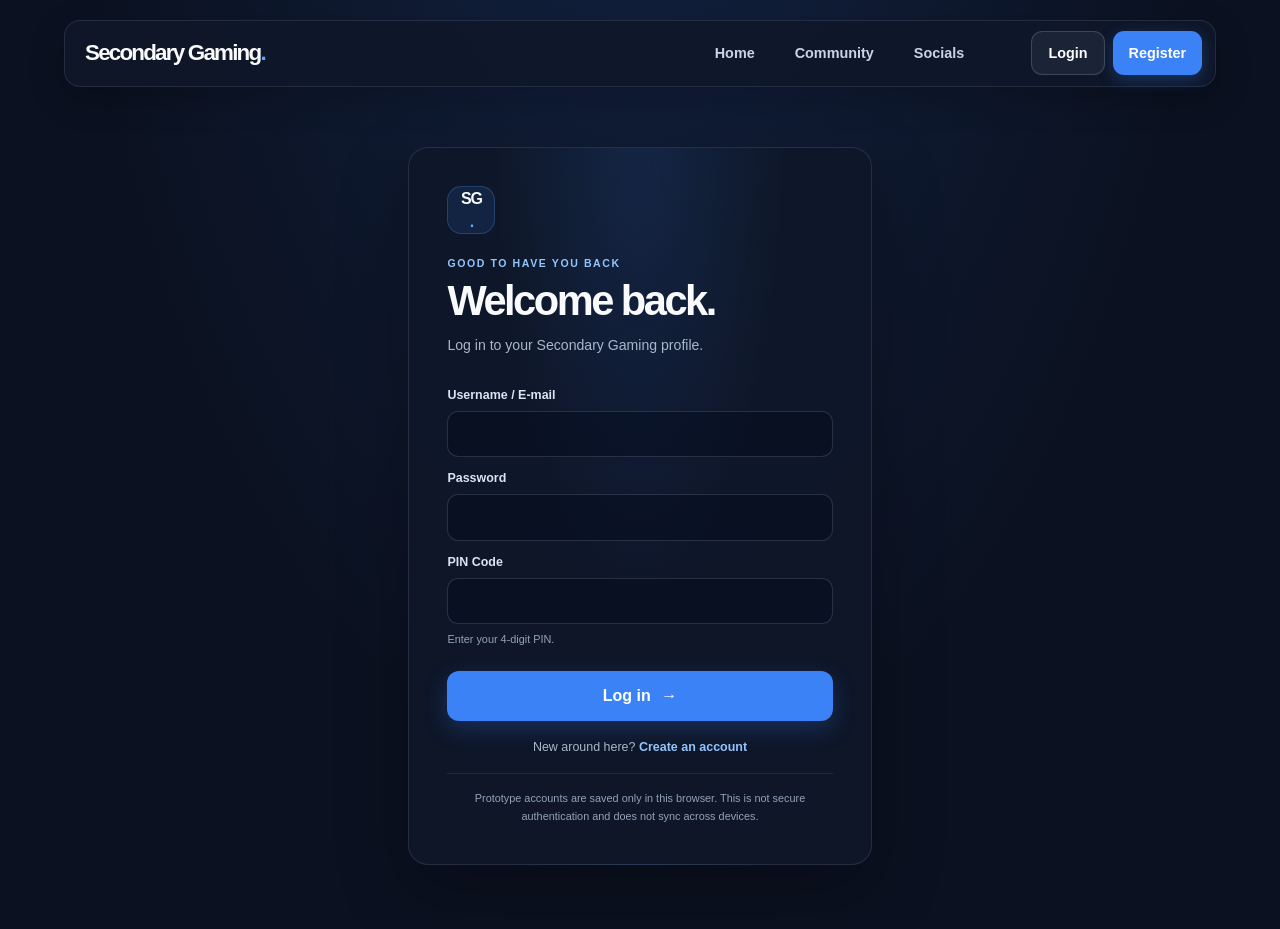
==== admin.html @ adfd4e8d "working" ====
<!DOCTYPE html>
<html lang="en">
  <head>
    <meta charset="UTF-8" />
    <meta name="viewport" content="width=device-width, initial-scale=1.0" />
    <meta name="theme-color" content="#111827" />
    <meta name="description" content="Secondary Gaming administrator panel." />
    <title>Secondary Gaming | Admin Panel</title>
    <link rel="stylesheet" href="styles.css" />
    <script src="script.js" defer></script>
  </head>
  <body>
    <header class="site-header">
      <nav class="navbar" aria-label="Main navigation">
        <a class="brand" href="index.html">Secondary Gaming<span>.</span></a>
        <button
          class="menu-toggle"
          type="button"
          aria-expanded="false"
          aria-controls="primary-navigation"
          aria-label="Open navigation menu"
        >
          <span></span>
          <span></span>
          <span></span>
        </button>
        <div class="nav-menu" id="primary-navigation">
          <div class="nav-links">
            <a class="nav-link" href="index.html">Home</a>
            <a class="nav-link" href="community.html">Community</a>
            <a class="nav-link" href="socials.html">Socials</a>
          </div>
          <div class="nav-actions">
            <a class="nav-link login-link" href="login.html">Login</a>
            <a class="register-link" href="register.html">Register</a>
          </div>
        </div>
      </nav>
    </header>

    <main class="auth-page">
      <section class="admin-card" aria-labelledby="admin-title">
        <p class="community-eyebrow">RESTRICTED AREA · SG-1</p>
        <h1 id="admin-title">Admin Panel</h1>
        <p class="profile-intro">Website moderation commands for accounts saved in this browser.</p>
        <div class="admin-notice">
          <span class="admin-status-dot" aria-hidden="true"></span>
          <span>Signed in as <strong id="admin-username"></strong></span>
        </div>

        <section class="admin-command-section" aria-labelledby="website-moderation-title">
          <p class="community-eyebrow">WEBSITE MODERATION</p>
          <h2 id="website-moderation-title">Account commands</h2>
          <div class="admin-command-grid">
            <button class="admin-command" type="button" data-command="create-post">
              <span><strong>Create Post</strong><small>Publish an Update or Announcement to the community board.</small></span>
              <span aria-hidden="true">→</span>
            </button>
            <button class="admin-command" type="button" data-command="account-status">
              <span><strong>Enable / Disable Account</strong><small>Change an account’s ability to log in.</small></span>
              <span aria-hidden="true">→</span>
            </button>
            <button class="admin-command danger-command" type="button" data-command="delete-account">
              <span><strong>Delete Account</strong><small>Permanently remove an account from this browser.</small></span>
              <span aria-hidden="true">→</span>
            </button>
            <button class="admin-command" type="button" data-command="moderator-role">
              <span><strong>Grant / Revoke Moderator</strong><small>Change the account’s local moderator role.</small></span>
              <span aria-hidden="true">→</span>
            </button>
          </div>
        </section>

        <section class="admin-accounts-section" aria-labelledby="local-accounts-title">
          <div class="admin-section-heading">
            <div>
              <p class="community-eyebrow">THIS BROWSER ONLY</p>
              <h2 id="local-accounts-title">Local accounts</h2>
            </div>
            <button class="admin-refresh" id="refresh-accounts" type="button">Refresh</button>
          </div>
          <div class="admin-account-list" id="admin-account-list" aria-live="polite"></div>
        </section>

        <a class="button button-secondary" href="profile.html">Back to profile <span aria-hidden="true">→</span></a>
        <p class="local-auth-notice">
          Commands only affect local profiles stored in this browser. This
          prototype is not a server-secured moderation system.
        </p>
      </section>
    </main>

    <dialog class="command-dialog" id="command-dialog" aria-labelledby="command-dialog-title">
      <form class="command-dialog-content" id="command-form">
        <p class="community-eyebrow">WEBSITE MODERATION</p>
        <h2 id="command-dialog-title">Account command</h2>
        <p class="command-dialog-description" id="command-dialog-description"></p>
        <label for="command-account-id" id="command-account-label">Target account ID</label>
        <input
          id="command-account-id"
          name="accountId"
          type="text"
          list="account-id-list"
          pattern="SG-[0-9]+"
          placeholder="SG-2"
          autocomplete="off"
          required
        />
        <datalist id="account-id-list"></datalist>
        <div class="command-extra-field" id="command-extra-field"></div>
        <p class="command-dialog-message" id="command-dialog-message" role="status" aria-live="polite"></p>
        <div class="command-dialog-actions">
          <button class="command-cancel" id="command-cancel" type="button">Cancel</button>
          <button class="button button-primary command-submit" id="command-submit" type="submit">Execute command</button>
        </div>
      </form>
    </dialog>
  </body>
</html>
---- styles.css ----
:root {
  color-scheme: dark;
  font-family: Inter, "Segoe UI", sans-serif;
  background: #0b1120;
  color: #f8fafc;
  font-synthesis: none;
  text-rendering: optimizeLegibility;
}

* {
  box-sizing: border-box;
}

body {
  min-width: 320px;
  min-height: 100vh;
  margin: 0;
  background:
    radial-gradient(ellipse at 50% -45%, rgb(59 130 246 / 18%), transparent 65%),
    #0b1120;
}

.site-header {
  padding: 1.25rem clamp(1rem, 5vw, 4rem);
}

.navbar {
  display: flex;
  align-items: center;
  justify-content: space-between;
  max-width: 1200px;
  min-height: 4rem;
  margin: 0 auto;
  padding: 0.65rem 0.8rem 0.65rem 1.25rem;
  border: 1px solid rgb(148 163 184 / 16%);
  border-radius: 1rem;
  background: rgb(15 23 42 / 88%);
  box-shadow: 0 12px 36px rgb(0 0 0 / 20%);
}

.brand {
  color: #f8fafc;
  font-size: 1.4rem;
  font-weight: 800;
  letter-spacing: -0.08em;
  text-decoration: none;
}

.brand span {
  color: #60a5fa;
}

.nav-menu,
.nav-links,
.nav-actions {
  display: flex;
  align-items: center;
}

.nav-menu {
  gap: clamp(1.5rem, 4vw, 3.5rem);
}

.nav-links,
.nav-actions {
  gap: 0.5rem;
}

.nav-link,
.register-link {
  display: inline-flex;
  min-height: 2.75rem;
  align-items: center;
  justify-content: center;
  padding: 0 1rem;
  border-radius: 0.7rem;
  color: #cbd5e1;
  font-size: 0.9rem;
  font-weight: 600;
  text-decoration: none;
  transition: background-color 160ms ease, color 160ms ease, transform 160ms ease;
}

.nav-link:hover,
.nav-link[aria-current="page"] {
  background: rgb(148 163 184 / 10%);
  color: #fff;
}

.login-link {
  border: 1px solid rgb(148 163 184 / 28%);
  background: rgb(148 163 184 / 8%);
  color: #fff;
}

.login-link:hover {
  background: rgb(96 165 250 / 18%);
  border-color: rgb(96 165 250 / 50%);
}

.register-link {
  background: #3b82f6;
  color: #fff;
  box-shadow: 0 5px 16px rgb(59 130 246 / 28%);
}

.register-link:hover {
  transform: translateY(-1px);
  background: #2563eb;
}

.nav-link:focus-visible,
.register-link:focus-visible,
.brand:focus-visible,
.menu-toggle:focus-visible,
.nav-logout:focus-visible {
  outline: 2px solid #93c5fd;
  outline-offset: 3px;
}

.nav-profile {
  display: inline-flex;
  align-items: center;
  gap: 0.6rem;
  padding: 0.3rem 0.4rem 0.3rem 0.65rem;
  border: 1px solid rgb(148 163 184 / 18%);
  border-radius: 0.8rem;
  background: rgb(148 163 184 / 7%);
}

.nav-profile-link {
  display: inline-flex;
  min-width: 0;
  align-items: center;
  gap: 0.6rem;
  border-radius: 0.6rem;
  color: inherit;
  text-decoration: none;
}

.nav-profile-link:hover .nav-username {
  color: #93c5fd;
}

.nav-profile-link:focus-visible {
  outline: 2px solid #93c5fd;
  outline-offset: 3px;
}

.nav-avatar {
  position: relative;
  display: inline-block;
  width: 2rem;
  height: 2rem;
  flex: 0 0 auto;
  overflow: hidden;
  border: 1px solid rgb(147 197 253 / 32%);
  border-radius: 50%;
  background: linear-gradient(145deg, #334155, #172554);
}

.nav-avatar.has-picture {
  display: grid;
  place-items: center;
  border: 1px solid rgb(226 232 240 / 25%);
  font-size: 1.15rem;
}

.nav-avatar.has-picture::before,
.nav-avatar.has-picture::after {
  display: none;
}

.avatar-tone-gamer { background: linear-gradient(145deg, #2563eb, #172554); }
.avatar-tone-wolf { background: linear-gradient(145deg, #64748b, #1e293b); }
.avatar-tone-cat { background: linear-gradient(145deg, #f472b6, #7e22ce); }
.avatar-tone-fox { background: linear-gradient(145deg, #fb923c, #9a3412); }
.avatar-tone-panda { background: linear-gradient(145deg, #94a3b8, #334155); }
.avatar-tone-owl { background: linear-gradient(145deg, #a78bfa, #4c1d95); }
.avatar-tone-rocket { background: linear-gradient(145deg, #38bdf8, #1e3a8a); }
.avatar-tone-alien { background: linear-gradient(145deg, #4ade80, #166534); }

.nav-avatar::before {
  position: absolute;
  top: 0.36rem;
  left: 50%;
  width: 0.55rem;
  height: 0.55rem;
  border-radius: 50%;
  background: #bfdbfe;
  content: "";
  transform: translateX(-50%);
}

.nav-avatar::after {
  position: absolute;
  bottom: -0.08rem;
  left: 50%;
  width: 1.2rem;
  height: 0.75rem;
  border-radius: 0.7rem 0.7rem 0 0;
  background: #bfdbfe;
  content: "";
  transform: translateX(-50%);
}

.nav-username {
  max-width: 8rem;
  overflow: hidden;
  color: #f8fafc;
  font-size: 0.82rem;
  font-weight: 700;
  text-overflow: ellipsis;
  white-space: nowrap;
}

.nav-logout {
  min-height: 2.3rem;
  padding: 0 0.65rem;
  border: 0;
  border-radius: 0.6rem;
  background: transparent;
  color: #aab7ca;
  font: inherit;
  font-size: 0.75rem;
  cursor: pointer;
}

.nav-logout:hover {
  background: rgb(148 163 184 / 10%);
  color: #fff;
}

.menu-toggle {
  display: none;
}

.home-hero,
.home-shortcuts {
  width: min(1120px, calc(100% - 2rem));
  margin-right: auto;
  margin-left: auto;
}

.home-hero {
  display: grid;
  min-height: 500px;
  grid-template-columns: 1.08fr 0.92fr;
  align-items: center;
  gap: clamp(2rem, 6vw, 5rem);
  padding: 4rem 0 3.5rem;
}

.hero-copy {
  position: relative;
  z-index: 1;
}

.eyebrow,
.hero-note,
.card-label,
.shortcut-label {
  margin: 0;
  color: #94a3b8;
  font-size: 0.7rem;
  font-weight: 750;
  letter-spacing: 0.14em;
}

.eyebrow {
  display: flex;
  align-items: center;
  gap: 0.65rem;
  color: #bfdbfe;
}

.live-dot,
.card-status span {
  width: 0.5rem;
  height: 0.5rem;
  flex: 0 0 auto;
  border-radius: 50%;
  background: #60a5fa;
  box-shadow: 0 0 12px rgb(96 165 250 / 80%);
}

.hero-copy h1 {
  margin: 1.25rem 0;
  color: #f8fafc;
  font-size: clamp(3.1rem, 6.2vw, 5.4rem);
  font-weight: 800;
  letter-spacing: -0.075em;
  line-height: 0.98;
}

.hero-copy h1 span {
  color: #60a5fa;
}

.hero-description {
  max-width: 31rem;
  margin: 0;
  color: #aab7ca;
  font-size: 1.05rem;
  line-height: 1.75;
}

.hero-actions {
  display: flex;
  flex-wrap: wrap;
  gap: 0.75rem;
  margin-top: 1.8rem;
}

.button {
  display: inline-flex;
  min-height: 3.1rem;
  align-items: center;
  justify-content: center;
  gap: 0.65rem;
  padding: 0 1.15rem;
  border: 1px solid transparent;
  border-radius: 0.75rem;
  font-size: 0.88rem;
  font-weight: 700;
  text-decoration: none;
  transition: transform 160ms ease, background-color 160ms ease, border-color 160ms ease;
}

.button:hover {
  transform: translateY(-2px);
}

.button-primary {
  background: #3b82f6;
  color: #fff;
  box-shadow: 0 8px 24px rgb(59 130 246 / 24%);
}

.button-primary:hover {
  background: #2563eb;
}

.play-icon {
  font-size: 0.72rem;
}

.button-secondary {
  border-color: rgb(148 163 184 / 24%);
  background: rgb(15 23 42 / 72%);
  color: #e2e8f0;
}

.button-secondary:hover {
  border-color: rgb(96 165 250 / 55%);
  background: rgb(30 41 59 / 85%);
}

.hero-note {
  margin-top: 1.6rem;
  font-size: 0.62rem;
}

.channel-card {
  position: relative;
  display: grid;
  min-height: 375px;
  grid-template-rows: auto 1fr auto;
  gap: 1rem;
  padding: 1.4rem;
  border: 1px solid rgb(148 163 184 / 19%);
  border-radius: 1.25rem;
  background:
    radial-gradient(ellipse at 50% 53%, rgb(59 130 246 / 17%), transparent 56%),
    linear-gradient(145deg, #17243b, #101827 66%);
  box-shadow: 0 25px 70px rgb(0 0 0 / 28%);
}

.channel-card-top {
  display: flex;
  align-items: center;
  justify-content: space-between;
}

.channel-mark {
  color: #f8fafc;
  font-size: 1rem;
  font-weight: 850;
  letter-spacing: -0.07em;
}

.channel-mark span {
  color: #60a5fa;
}

.card-status {
  display: inline-flex;
  align-items: center;
  gap: 0.5rem;
  color: #bfdbfe;
  font-size: 0.6rem;
  font-weight: 750;
  letter-spacing: 0.1em;
}

.card-status span {
  width: 0.4rem;
  height: 0.4rem;
}

.video-player {
  display: block;
  width: 100%;
  min-height: 200px;
  aspect-ratio: 16 / 9;
  border: 0;
  border-radius: 0.75rem;
  background: #000;
}

.channel-card-bottom {
  padding-top: 0.8rem;
  border-top: 1px solid rgb(148 163 184 / 17%);
}

.channel-card-bottom > span:first-child {
  display: grid;
  gap: 0.35rem;
}

.card-label,
.shortcut-label {
  font-size: 0.58rem;
}

.channel-card-bottom strong {
  font-size: 1rem;
}

.shortcut-arrow {
  color: #93c5fd;
  font-size: 1.25rem;
  transition: transform 160ms ease;
}

.shortcut-card:hover .shortcut-arrow {
  transform: translate(2px, -2px);
}

.home-shortcuts {
  display: grid;
  grid-template-columns: repeat(2, minmax(0, 1fr));
  gap: 1rem;
  padding-bottom: 4rem;
}

.shortcut-card {
  display: flex;
  min-height: 6rem;
  align-items: center;
  gap: 1rem;
  padding: 1rem 1.2rem;
  border: 1px solid rgb(148 163 184 / 15%);
  border-radius: 1rem;
  background: rgb(15 23 42 / 66%);
  color: #f8fafc;
  text-decoration: none;
  transition: border-color 160ms ease, background-color 160ms ease;
}

.shortcut-card:hover {
  border-color: rgb(96 165 250 / 45%);
  background: rgb(15 23 42 / 95%);
}

.shortcut-card > span:nth-child(2) {
  display: grid;
  flex: 1;
  gap: 0.4rem;
}

.shortcut-icon {
  display: grid;
  width: 2.6rem;
  height: 2.6rem;
  flex: 0 0 auto;
  place-items: center;
  border: 1px solid rgb(96 165 250 / 22%);
  border-radius: 0.8rem;
  background: rgb(59 130 246 / 12%);
  color: #93c5fd;
  font-size: 1.25rem;
}

.socials-icon {
  font-size: 1.6rem;
}

.shortcut-card strong {
  font-size: 0.95rem;
}

.button:focus-visible,
.shortcut-card:focus-visible {
  outline: 2px solid #93c5fd;
  outline-offset: 4px;
}

.community-page {
  width: min(1120px, calc(100% - 2rem));
  margin: 0 auto;
  padding: 2.5rem 0 5rem;
}

.community-hero {
  display: grid;
  grid-template-columns: minmax(0, 1.08fr) minmax(300px, 0.72fr);
  align-items: center;
  gap: clamp(2rem, 7vw, 6rem);
  padding: 2.5rem 0 4.5rem;
}

.community-eyebrow {
  margin: 0;
  color: #93c5fd;
  font-size: 0.66rem;
  font-weight: 750;
  letter-spacing: 0.15em;
}

.community-hero-copy h1 {
  margin: 1.15rem 0 1rem;
  font-size: clamp(3.1rem, 6vw, 5rem);
  font-weight: 850;
  letter-spacing: -0.075em;
  line-height: 1;
}

.community-hero-copy h1 span {
  color: #60a5fa;
}

.community-hero-copy > p:not(.community-eyebrow) {
  max-width: 34rem;
  margin: 0;
  color: #aab7ca;
  font-size: 1rem;
  line-height: 1.75;
}

.community-hero-copy .button {
  margin-top: 1.5rem;
}

.discord-card,
.sidebar-card {
  border: 1px solid rgb(148 163 184 / 16%);
  border-radius: 1.1rem;
  background:
    radial-gradient(ellipse at 100% 0, rgb(59 130 246 / 15%), transparent 55%),
    rgb(15 23 42 / 78%);
  box-shadow: 0 18px 48px rgb(0 0 0 / 18%);
}

.discord-card {
  padding: 1.4rem;
}

.discord-card-heading {
  display: flex;
  align-items: center;
  justify-content: space-between;
}

.discord-icon {
  display: grid;
  width: 2.8rem;
  height: 2.8rem;
  place-items: center;
  border: 1px solid rgb(96 165 250 / 26%);
  border-radius: 0.85rem;
  background: rgb(59 130 246 / 14%);
  color: #93c5fd;
  font-size: 1.35rem;
}

.discord-status,
.post-meta > span,
.post-footer > span:last-child,
.post-footer > a,
.feed-preview-label,
.setup-badge {
  color: #93c5fd;
  font-size: 0.58rem;
  font-weight: 750;
  letter-spacing: 0.1em;
}

.discord-kicker {
  margin: 1.4rem 0 0.45rem;
  color: #94a3b8;
  font-size: 0.6rem;
  font-weight: 750;
  letter-spacing: 0.13em;
}

.discord-card h2,
.sidebar-card h2 {
  margin: 0;
  color: #f8fafc;
  font-size: 1.35rem;
  letter-spacing: -0.035em;
  line-height: 1.25;
}

.discord-description,
.sidebar-card > p:not(.community-eyebrow) {
  margin: 0.7rem 0 1.2rem;
  color: #aab7ca;
  font-size: 0.85rem;
  line-height: 1.65;
}

.discord-invite {
  display: flex;
  align-items: center;
  gap: 0.8rem;
  padding: 0.85rem;
  border: 1px solid rgb(148 163 184 / 13%);
  border-radius: 0.75rem;
  background: rgb(2 6 23 / 28%);
  color: inherit;
  text-decoration: none;
  transition: border-color 160ms ease, background-color 160ms ease;
}

.discord-invite:hover {
  border-color: rgb(96 165 250 / 48%);
  background: rgb(30 41 59 / 72%);
}

.discord-invite:focus-visible {
  outline: 2px solid #93c5fd;
  outline-offset: 3px;
}

.invite-icon {
  display: grid;
  width: 2rem;
  height: 2rem;
  flex: 0 0 auto;
  place-items: center;
  border-radius: 0.6rem;
  background: rgb(96 165 250 / 12%);
  color: #93c5fd;
}

.discord-invite > span:last-child {
  display: grid;
  gap: 0.2rem;
}

.discord-invite strong {
  font-size: 0.78rem;
}

.discord-invite small {
  color: #94a3b8;
  font-size: 0.68rem;
  line-height: 1.4;
}

.discord-follow-link {
  display: inline-flex;
  align-items: center;
  gap: 0.4rem;
  margin-top: 1rem;
  color: #bfdbfe;
  font-size: 0.76rem;
  font-weight: 650;
  text-decoration: none;
}

.discord-follow-link:hover {
  color: #fff;
}

.community-feed {
  padding-top: 2rem;
  border-top: 1px solid rgb(148 163 184 / 14%);
}

.feed-heading {
  display: flex;
  align-items: end;
  justify-content: space-between;
  gap: 1rem;
  margin-bottom: 1.4rem;
}

.feed-heading h2 {
  margin: 0.45rem 0 0;
  font-size: 1.9rem;
  letter-spacing: -0.05em;
}

.feed-preview-label {
  display: inline-flex;
  align-items: center;
  gap: 0.5rem;
  padding: 0.55rem 0.7rem;
  border: 1px solid rgb(96 165 250 / 20%);
  border-radius: 99px;
  background: rgb(59 130 246 / 8%);
  white-space: nowrap;
}

.feed-preview-label span,
.setup-badge span {
  width: 0.4rem;
  height: 0.4rem;
  border-radius: 50%;
  background: #60a5fa;
  box-shadow: 0 0 10px rgb(96 165 250 / 70%);
}

.feed-layout {
  display: grid;
  grid-template-columns: minmax(0, 1fr) 280px;
  align-items: start;
  gap: 1.2rem;
}

.feed-main {
  min-width: 0;
}

.post-categories {
  display: flex;
  flex-wrap: wrap;
  gap: 0.5rem;
  margin-bottom: 0.8rem;
}

.post-category {
  min-height: 2.4rem;
  padding: 0 0.9rem;
  border: 1px solid rgb(148 163 184 / 17%);
  border-radius: 0.7rem;
  background: rgb(15 23 42 / 65%);
  color: #aab7ca;
  font: inherit;
  font-size: 0.76rem;
  font-weight: 650;
  cursor: pointer;
  transition: border-color 160ms ease, background-color 160ms ease, color 160ms ease;
}

.post-category:hover,
.post-category.is-active {
  border-color: rgb(96 165 250 / 42%);
  background: rgb(59 130 246 / 13%);
  color: #eff6ff;
}

.post-category:focus-visible {
  outline: 2px solid #93c5fd;
  outline-offset: 3px;
}

.post-list,
.feed-sidebar {
  display: grid;
  gap: 0.85rem;
}

.post-list {
  max-height: 34rem;
  min-height: 18rem;
  overflow-y: auto;
  overscroll-behavior: contain;
  padding: 0.1rem 0.45rem 0.1rem 0.1rem;
  scrollbar-color: #334155 transparent;
  scrollbar-width: thin;
}

.posts-empty {
  display: flex;
  min-height: 17.75rem;
  align-items: center;
  justify-content: center;
  flex-direction: column;
  padding: 1.5rem;
  border: 1px dashed rgb(148 163 184 / 22%);
  border-radius: 1rem;
  background:
    radial-gradient(ellipse at 50% 0, rgb(59 130 246 / 11%), transparent 60%),
    rgb(15 23 42 / 48%);
  text-align: center;
}

.posts-empty[hidden] {
  display: none;
}

.empty-icon {
  display: grid;
  width: 2.8rem;
  height: 2.8rem;
  place-items: center;
  margin-bottom: 0.9rem;
  border: 1px solid rgb(96 165 250 / 25%);
  border-radius: 0.9rem;
  background: rgb(59 130 246 / 12%);
  color: #93c5fd;
  font-size: 1.2rem;
}

.posts-empty h3 {
  margin: 0.55rem 0 0;
  font-size: 1.1rem;
  letter-spacing: -0.03em;
}

.empty-description {
  max-width: 24rem;
  margin: 0.55rem 0 0;
  color: #aab7ca;
  font-size: 0.8rem;
  line-height: 1.65;
}

.empty-discord-link {
  display: inline-flex;
  align-items: center;
  gap: 0.45rem;
  margin-top: 1rem;
  color: #93c5fd;
  font-size: 0.78rem;
  font-weight: 700;
  text-decoration: none;
}

.empty-discord-link:hover {
  color: #fff;
}

.post-card {
  display: grid;
  grid-template-columns: auto minmax(0, 1fr);
  gap: 0.9rem;
  padding: 1.2rem;
  border: 1px solid rgb(148 163 184 / 15%);
  border-radius: 1rem;
  background: rgb(15 23 42 / 72%);
}

.post-card[hidden] {
  display: none;
}

.post-title {
  display: flex;
  flex-wrap: wrap;
  align-items: center;
  gap: 0.55rem;
}

.post-category-tag {
  display: inline-flex;
  align-items: center;
  min-height: 1.35rem;
  padding: 0 0.5rem;
  border: 1px solid rgb(96 165 250 / 25%);
  border-radius: 99px;
  background: rgb(59 130 246 / 10%);
  color: #bfdbfe;
  font-size: 0.58rem;
  font-weight: 750;
  letter-spacing: 0.06em;
  line-height: 1;
}

.post-card[data-category="announcement"] .post-category-tag {
  border-color: rgb(167 139 250 / 30%);
  background: rgb(139 92 246 / 12%);
  color: #ddd6fe;
}

.post-avatar {
  display: grid;
  width: 2.5rem;
  height: 2.5rem;
  place-items: center;
  border: 1px solid rgb(147 197 253 / 20%);
  border-radius: 0.8rem;
  color: #dbeafe;
  font-size: 0.72rem;
  font-weight: 800;
}

.avatar-blue {
  background: linear-gradient(145deg, #2563eb, #172554);
}

.avatar-violet {
  background: linear-gradient(145deg, #7c3aed, #312e81);
}

.avatar-cyan {
  background: linear-gradient(145deg, #0891b2, #164e63);
}

.post-meta {
  display: flex;
  flex-wrap: wrap;
  align-items: center;
  gap: 0.55rem;
}

.post-meta strong {
  color: #e2e8f0;
  font-size: 0.78rem;
}

.post-meta > span {
  padding-left: 0.55rem;
  border-left: 1px solid rgb(148 163 184 / 30%);
  color: #94a3b8;
  font-size: 0.52rem;
}

.post-content h3 {
  margin: 0.9rem 0 0.4rem;
  font-size: 1rem;
  letter-spacing: -0.02em;
}

.post-content > p {
  margin: 0;
  color: #aab7ca;
  font-size: 0.82rem;
  line-height: 1.65;
}

.post-footer {
  display: flex;
  flex-wrap: wrap;
  justify-content: space-between;
  gap: 0.6rem;
  margin-top: 1rem;
  padding-top: 0.75rem;
  border-top: 1px solid rgb(148 163 184 / 12%);
}

.post-footer > span:first-child {
  color: #94a3b8;
  font-size: 0.68rem;
}

.post-footer > span:last-child {
  color: #94a3b8;
  font-size: 0.52rem;
}

.post-footer > a {
  color: #93c5fd;
  font-size: 0.52rem;
  text-decoration: none;
}

.post-footer > a:hover {
  color: #fff;
}

.post-like {
  display: inline-flex;
  align-items: center;
  gap: 0.35rem;
  padding: 0.3rem 0.55rem;
  border: 1px solid rgb(148 163 184 / 15%);
  border-radius: 99px;
  background: rgb(148 163 184 / 6%);
  color: #aab7ca;
  font: inherit;
  font-size: 0.68rem;
  cursor: pointer;
  transition: color 160ms ease, border-color 160ms ease, background-color 160ms ease;
}

.post-like:hover,
.post-like[aria-pressed="true"] {
  border-color: rgb(248 113 113 / 35%);
  background: rgb(239 68 68 / 10%);
  color: #fca5a5;
}

.post-like:focus-visible {
  outline: 2px solid #93c5fd;
  outline-offset: 3px;
}

.like-count {
  min-width: 0.7rem;
  text-align: center;
}

.sidebar-card {
  padding: 1.15rem;
  background: rgb(15 23 42 / 72%);
  box-shadow: none;
}

.sidebar-card h2 {
  margin-top: 0.7rem;
  font-size: 1.05rem;
}

.sidebar-card > p:not(.community-eyebrow) {
  margin-bottom: 0.9rem;
  font-size: 0.76rem;
}

.setup-badge {
  display: inline-flex;
  align-items: center;
  gap: 0.45rem;
  color: #bfdbfe;
  font-size: 0.52rem;
  line-height: 1.4;
}

.setup-badge span {
  flex: 0 0 auto;
}

.sidebar-links > a {
  display: flex;
  justify-content: space-between;
  padding: 0.75rem 0;
  border-top: 1px solid rgb(148 163 184 / 12%);
  color: #cbd5e1;
  font-size: 0.78rem;
  font-weight: 600;
  text-decoration: none;
}

.sidebar-links > a:first-of-type {
  margin-top: 0.6rem;
}

.sidebar-links > a span {
  color: #93c5fd;
}

.sidebar-links > a:hover {
  color: #fff;
}

.auth-page {
  display: grid;
  min-height: calc(100vh - 6.5rem);
  place-items: start center;
  padding: 2.5rem 1rem 4rem;
}

.auth-card {
  width: min(100%, 29rem);
  padding: clamp(1.4rem, 5vw, 2.4rem);
  border: 1px solid rgb(148 163 184 / 17%);
  border-radius: 1.25rem;
  background:
    radial-gradient(ellipse at 50% 0, rgb(59 130 246 / 13%), transparent 44%),
    rgb(15 23 42 / 88%);
  box-shadow: 0 24px 70px rgb(0 0 0 / 28%);
}

.auth-mark {
  display: grid;
  width: 3rem;
  height: 3rem;
  place-items: center;
  margin-bottom: 1.4rem;
  border: 1px solid rgb(96 165 250 / 24%);
  border-radius: 0.9rem;
  background: rgb(59 130 246 / 12%);
  color: #f8fafc;
  font-size: 1rem;
  font-weight: 850;
  letter-spacing: -0.07em;
}

.auth-mark span {
  color: #60a5fa;
}

.auth-card h1 {
  margin: 0.55rem 0 0;
  font-size: clamp(2rem, 8vw, 2.6rem);
  letter-spacing: -0.06em;
}

.auth-intro {
  margin: 0.55rem 0 1.6rem;
  color: #aab7ca;
  font-size: 0.88rem;
  line-height: 1.6;
}

.auth-form {
  display: grid;
  gap: 0.55rem;
}

.auth-form label {
  margin-top: 0.35rem;
  color: #dbe4f0;
  font-size: 0.78rem;
  font-weight: 650;
}

.auth-form input {
  width: 100%;
  min-height: 2.9rem;
  padding: 0.65rem 0.8rem;
  border: 1px solid rgb(148 163 184 / 22%);
  border-radius: 0.7rem;
  outline: none;
  background: rgb(2 6 23 / 35%);
  color: #f8fafc;
  font: inherit;
  font-size: 0.88rem;
}

.auth-form input:focus {
  border-color: #60a5fa;
  box-shadow: 0 0 0 3px rgb(59 130 246 / 16%);
}

.field-hint {
  color: #94a3b8;
  font-size: 0.68rem;
}

.auth-message {
  min-height: 1.2rem;
  margin: 0.35rem 0 0;
  color: #fca5a5;
  font-size: 0.76rem;
  line-height: 1.5;
}

.auth-message:empty {
  min-height: 0;
}

.auth-message.is-success {
  color: #86efac;
}

.auth-submit {
  width: 100%;
  margin-top: 0.2rem;
  cursor: pointer;
  font: inherit;
  font-weight: 700;
}

.auth-switch {
  margin: 1.2rem 0 0;
  color: #aab7ca;
  font-size: 0.78rem;
  text-align: center;
}

.auth-switch a {
  color: #93c5fd;
  font-weight: 700;
  text-decoration: none;
}

.auth-switch a:hover {
  color: #fff;
}

.local-auth-notice {
  margin: 1.2rem 0 0;
  padding-top: 1rem;
  border-top: 1px solid rgb(148 163 184 / 14%);
  color: #94a3b8;
  font-size: 0.68rem;
  line-height: 1.6;
  text-align: center;
}

.profile-page {
  display: grid;
  width: min(100% - 2rem, 880px);
  min-height: calc(100vh - 6.5rem);
  grid-template-columns: minmax(0, 1fr) 250px;
  align-content: start;
  align-items: start;
  gap: 1rem;
  margin: 0 auto;
  padding: 2.5rem 0 4rem;
}

.profile-card {
  width: min(100%, 34rem);
  padding: clamp(1.4rem, 5vw, 2.4rem);
  border: 1px solid rgb(148 163 184 / 17%);
  border-radius: 1.25rem;
  background:
    radial-gradient(ellipse at 50% 0, rgb(59 130 246 / 13%), transparent 44%),
    rgb(15 23 42 / 88%);
  box-shadow: 0 24px 70px rgb(0 0 0 / 28%);
}

.profile-card .profile-avatar {
  margin-bottom: 1.2rem;
}

.profile-sidebar,
.admin-card {
  padding: 1.25rem;
  border: 1px solid rgb(148 163 184 / 17%);
  border-radius: 1.1rem;
  background: rgb(15 23 42 / 82%);
  box-shadow: 0 18px 48px rgb(0 0 0 / 18%);
}

.profile-sidebar h2 {
  margin: 0.55rem 0 1rem;
  font-size: 1.15rem;
  letter-spacing: -0.035em;
}

.profile-action {
  display: flex;
  width: 100%;
  min-height: 2.8rem;
  align-items: center;
  justify-content: space-between;
  gap: 0.6rem;
  margin-top: 0.55rem;
  padding: 0 0.8rem;
  border: 1px solid rgb(148 163 184 / 17%);
  border-radius: 0.7rem;
  background: rgb(2 6 23 / 28%);
  color: #dbeafe;
  font: inherit;
  font-size: 0.8rem;
  font-weight: 650;
  text-align: left;
  text-decoration: none;
  cursor: pointer;
  transition: border-color 160ms ease, background-color 160ms ease, color 160ms ease;
}

.profile-action:hover {
  border-color: rgb(96 165 250 / 42%);
  background: rgb(59 130 246 / 10%);
}

.profile-action[hidden] {
  display: none;
}

.delete-action {
  border-color: rgb(248 113 113 / 25%);
  color: #fca5a5;
}

.delete-action:hover {
  border-color: rgb(248 113 113 / 48%);
  background: rgb(239 68 68 / 10%);
}

.profile-action:focus-visible,
.admin-card a:focus-visible {
  outline: 2px solid #93c5fd;
  outline-offset: 3px;
}

.profile-sidebar-note {
  margin: 0.9rem 0 0;
  color: #94a3b8;
  font-size: 0.68rem;
  line-height: 1.55;
}

.profile-avatar {
  display: grid;
  width: 4.5rem;
  height: 4.5rem;
  place-items: center;
  margin-bottom: 1.4rem;
  border: 1px solid rgb(96 165 250 / 25%);
  border-radius: 50%;
  background: rgb(59 130 246 / 12%);
}

.profile-avatar .nav-avatar {
  display: grid;
  width: 3rem;
  height: 3rem;
  place-items: center;
  font-size: 1.75rem;
}

.profile-avatar .nav-avatar.has-picture::before,
.profile-avatar .nav-avatar.has-picture::after {
  display: none;
}

.avatar-picker {
  margin-top: 1.5rem;
  padding-top: 1.2rem;
  border-top: 1px solid rgb(148 163 184 / 14%);
}

.avatar-picker h2 {
  margin: 0;
  font-size: 0.95rem;
}

.avatar-picker > p:not(.avatar-save-message) {
  margin: 0.4rem 0 0.8rem;
  color: #94a3b8;
  font-size: 0.74rem;
}

.avatar-options {
  display: grid;
  grid-template-columns: repeat(8, minmax(0, 1fr));
  gap: 0.45rem;
}

.avatar-option {
  display: grid;
  min-width: 0;
  aspect-ratio: 1;
  place-items: center;
  padding: 0.2rem;
  border: 1px solid rgb(148 163 184 / 18%);
  border-radius: 0.7rem;
  background: rgb(2 6 23 / 35%);
  font-size: clamp(1.1rem, 4vw, 1.55rem);
  cursor: pointer;
  transition: border-color 160ms ease, background-color 160ms ease, transform 160ms ease;
}

.avatar-option:hover {
  transform: translateY(-2px);
  border-color: rgb(96 165 250 / 55%);
}

.avatar-option.is-selected {
  border-color: #60a5fa;
  background: rgb(59 130 246 / 18%);
  box-shadow: 0 0 0 2px rgb(59 130 246 / 15%);
}

.avatar-option:focus-visible {
  outline: 2px solid #93c5fd;
  outline-offset: 2px;
}

.avatar-save-message {
  min-height: 1rem;
  margin: 0.65rem 0 0;
  color: #86efac;
  font-size: 0.72rem;
}

.profile-card h1 {
  margin: 0.55rem 0 0;
  font-size: clamp(2rem, 8vw, 2.6rem);
  letter-spacing: -0.06em;
}

.profile-intro {
  margin: 0.55rem 0 1.5rem;
  color: #aab7ca;
  font-size: 0.88rem;
}

.profile-details {
  display: grid;
  gap: 0.7rem;
  margin: 0;
}

.profile-details > div {
  display: grid;
  gap: 0.3rem;
  padding: 0.9rem 1rem;
  border: 1px solid rgb(148 163 184 / 13%);
  border-radius: 0.75rem;
  background: rgb(2 6 23 / 28%);
}

.profile-details dt {
  color: #94a3b8;
  font-size: 0.68rem;
  font-weight: 700;
  letter-spacing: 0.08em;
  text-transform: uppercase;
}

.profile-details dd {
  margin: 0;
  overflow-wrap: anywhere;
  color: #f8fafc;
  font-size: 0.9rem;
  font-weight: 650;
}

.profile-card .local-auth-notice {
  text-align: left;
}

.admin-card {
  width: min(100%, 34rem);
}

.admin-card h1 {
  margin: 0.55rem 0 0;
  font-size: clamp(2rem, 8vw, 2.6rem);
  letter-spacing: -0.06em;
}

.admin-notice {
  display: flex;
  align-items: center;
  gap: 0.6rem;
  margin: 1.4rem 0;
  padding: 0.9rem 1rem;
  border: 1px solid rgb(96 165 250 / 20%);
  border-radius: 0.75rem;
  background: rgb(59 130 246 / 9%);
  color: #cbd5e1;
  font-size: 0.82rem;
}

.admin-notice strong {
  color: #fff;
}

.admin-status-dot {
  width: 0.5rem;
  height: 0.5rem;
  flex: 0 0 auto;
  border-radius: 50%;
  background: #60a5fa;
  box-shadow: 0 0 10px rgb(96 165 250 / 70%);
}

.admin-card .button {
  width: 100%;
}

.admin-card .local-auth-notice {
  text-align: left;
}

.admin-command-section,
.admin-accounts-section {
  margin: 1.5rem 0;
  padding-top: 1.25rem;
  border-top: 1px solid rgb(148 163 184 / 15%);
}

.admin-command-section h2,
.admin-section-heading h2 {
  margin: 0.45rem 0 0.85rem;
  font-size: 1.05rem;
  letter-spacing: -0.03em;
}

.admin-command-grid {
  display: grid;
  gap: 0.6rem;
}

.admin-command {
  display: flex;
  width: 100%;
  min-height: 4.2rem;
  align-items: center;
  justify-content: space-between;
  gap: 1rem;
  padding: 0.8rem 0.9rem;
  border: 1px solid rgb(148 163 184 / 16%);
  border-radius: 0.75rem;
  background: rgb(2 6 23 / 25%);
  color: #dbeafe;
  text-align: left;
  cursor: pointer;
  transition: border-color 160ms ease, background-color 160ms ease;
}

.admin-command:hover {
  border-color: rgb(96 165 250 / 44%);
  background: rgb(59 130 246 / 8%);
}

.admin-command > span:first-child {
  display: grid;
  gap: 0.25rem;
}

.admin-command strong {
  font-size: 0.8rem;
}

.admin-command small {
  color: #94a3b8;
  font-size: 0.68rem;
  line-height: 1.45;
}

.admin-command > span:last-child {
  color: #93c5fd;
}

.admin-command.danger-command:hover {
  border-color: rgb(248 113 113 / 42%);
  background: rgb(239 68 68 / 7%);
}

.admin-command.danger-command > span:last-child {
  color: #fca5a5;
}

.admin-command:focus-visible,
.admin-refresh:focus-visible,
.command-dialog button:focus-visible,
.command-dialog input:focus-visible,
.command-dialog select:focus-visible {
  outline: 2px solid #93c5fd;
  outline-offset: 3px;
}

.admin-section-heading {
  display: flex;
  align-items: end;
  justify-content: space-between;
  gap: 1rem;
}

.admin-refresh {
  min-height: 2.1rem;
  padding: 0 0.65rem;
  border: 1px solid rgb(148 163 184 / 18%);
  border-radius: 0.6rem;
  background: rgb(148 163 184 / 6%);
  color: #cbd5e1;
  font: inherit;
  font-size: 0.7rem;
  cursor: pointer;
}

.admin-account-list {
  display: grid;
  gap: 0.45rem;
}

.admin-account-row {
  display: flex;
  align-items: center;
  justify-content: space-between;
  gap: 0.75rem;
  padding: 0.7rem 0.75rem;
  border: 1px solid rgb(148 163 184 / 13%);
  border-radius: 0.65rem;
  background: rgb(2 6 23 / 22%);
}

.admin-account-details {
  display: grid;
  min-width: 0;
  gap: 0.2rem;
}

.admin-account-details strong {
  overflow: hidden;
  font-size: 0.76rem;
  text-overflow: ellipsis;
}

.admin-account-details span,
.admin-account-state {
  color: #94a3b8;
  font-size: 0.65rem;
}

.admin-account-state.is-disabled {
  color: #fca5a5;
}

.admin-account-state.is-enabled {
  color: #86efac;
}

.command-dialog {
  width: min(calc(100% - 2rem), 30rem);
  max-height: min(90vh, 42rem);
  padding: 0;
  overflow: auto;
  border: 1px solid rgb(148 163 184 / 22%);
  border-radius: 1.1rem;
  background: #0f172a;
  color: #f8fafc;
  box-shadow: 0 28px 90px rgb(0 0 0 / 55%);
}

.command-dialog::backdrop {
  background: rgb(2 6 23 / 78%);
  backdrop-filter: blur(5px);
}

.command-dialog-content {
  display: grid;
  gap: 0.6rem;
  padding: clamp(1.2rem, 5vw, 1.7rem);
}

.command-dialog-content h2 {
  margin: 0;
  font-size: 1.5rem;
  letter-spacing: -0.045em;
}

.command-dialog-description {
  margin: 0 0 0.55rem;
  color: #aab7ca;
  font-size: 0.8rem;
  line-height: 1.6;
}

.command-dialog-content label {
  margin-top: 0.3rem;
  color: #dbe4f0;
  font-size: 0.74rem;
  font-weight: 650;
}

.command-dialog-content input,
.command-dialog-content select,
.command-dialog-content textarea {
  width: 100%;
  min-height: 2.75rem;
  padding: 0.6rem 0.75rem;
  border: 1px solid rgb(148 163 184 / 22%);
  border-radius: 0.65rem;
  background: #080e1c;
  color: #f8fafc;
  font: inherit;
  font-size: 0.82rem;
}

.command-dialog-content textarea {
  min-height: 8rem;
  resize: vertical;
  line-height: 1.55;
}

.command-dialog-content input:focus,
.command-dialog-content select:focus,
.command-dialog-content textarea:focus {
  border-color: #60a5fa;
  outline: none;
}

.command-dialog-content [hidden] {
  display: none;
}

.command-dialog-message {
  min-height: 1rem;
  margin: 0.2rem 0 0;
  color: #fca5a5;
  font-size: 0.74rem;
}

.command-dialog-message.is-success {
  color: #86efac;
}

.command-dialog-actions {
  display: flex;
  justify-content: flex-end;
  gap: 0.6rem;
  margin-top: 0.3rem;
}

.command-cancel {
  min-height: 2.8rem;
  padding: 0 0.9rem;
  border: 1px solid rgb(148 163 184 / 20%);
  border-radius: 0.7rem;
  background: transparent;
  color: #cbd5e1;
  font: inherit;
  font-size: 0.78rem;
  cursor: pointer;
}

.command-submit {
  min-height: 2.8rem;
  font: inherit;
  font-size: 0.78rem;
  cursor: pointer;
}

.command-submit.is-danger {
  background: #b91c1c;
}

.command-submit.is-danger:hover {
  background: #991b1b;
}

.command-account-empty {
  color: #94a3b8;
  font-size: 0.74rem;
}

@media (max-width: 680px) {
  .site-header {
    padding: 0.75rem;
  }

  .navbar {
    position: relative;
    z-index: 2;
    padding-right: 1rem;
  }

  .menu-toggle {
    display: grid;
    width: 2.75rem;
    height: 2.75rem;
    align-content: center;
    justify-items: center;
    gap: 0.3rem;
    border: 1px solid rgb(148 163 184 / 20%);
    border-radius: 0.7rem;
    background: transparent;
    cursor: pointer;
  }

  .menu-toggle span {
    width: 1.15rem;
    height: 2px;
    border-radius: 2px;
    background: #e2e8f0;
  }

  .nav-menu {
    position: absolute;
    z-index: 1;
    top: calc(100% + 0.5rem);
    right: 0;
    left: 0;
    display: none;
    align-items: stretch;
    gap: 0.75rem;
    padding: 0.75rem;
    border: 1px solid rgb(148 163 184 / 16%);
    border-radius: 1rem;
    background: #0f172a;
    box-shadow: 0 12px 36px rgb(0 0 0 / 30%);
  }

  .nav-menu.is-open {
    display: flex;
    flex-direction: column;
  }

  .nav-links,
  .nav-actions {
    align-items: stretch;
    flex-direction: column;
  }

  .nav-actions {
    padding-top: 0.75rem;
    border-top: 1px solid rgb(148 163 184 / 16%);
  }

  .nav-profile {
    justify-content: space-between;
  }

  .profile-page {
    width: min(100% - 1.5rem, 34rem);
    grid-template-columns: 1fr;
    padding-top: 1.5rem;
  }

  .avatar-options {
    grid-template-columns: repeat(4, minmax(0, 1fr));
  }

  .nav-link,
  .register-link {
    justify-content: flex-start;
  }

  .register-link {
    justify-content: center;
  }

  .home-hero,
  .home-shortcuts {
    width: min(100% - 1.5rem, 34rem);
  }

  .home-hero {
    min-height: auto;
    grid-template-columns: 1fr;
    gap: 2rem;
    padding: 3.25rem 0 2rem;
  }

  .hero-copy h1 {
    font-size: clamp(3.2rem, 14vw, 4.8rem);
  }

  .hero-description {
    font-size: 0.98rem;
  }

  .channel-card {
    min-height: 320px;
  }

  .home-shortcuts {
    grid-template-columns: 1fr;
    gap: 0.75rem;
    padding-bottom: 2.5rem;
  }

  .community-page {
    width: min(100% - 1.5rem, 34rem);
    padding-top: 1.4rem;
  }

  .community-hero {
    grid-template-columns: 1fr;
    gap: 2rem;
    padding: 2rem 0 2.5rem;
  }

  .community-hero-copy h1 {
    font-size: clamp(3rem, 13vw, 4.5rem);
  }

  .discord-card {
    padding: 1.15rem;
  }

  .feed-layout {
    grid-template-columns: 1fr;
  }

  .post-list {
    max-height: 30rem;
  }

  .feed-sidebar {
    grid-template-columns: repeat(2, minmax(0, 1fr));
  }
}

@media (max-width: 390px) {
  .hero-actions {
    align-items: stretch;
    flex-direction: column;
  }

  .hero-actions .button {
    width: 100%;
  }

  .channel-card {
    min-height: 290px;
    padding: 1.1rem;
  }

  .feed-heading {
    align-items: flex-start;
    flex-direction: column;
  }

  .feed-sidebar {
    grid-template-columns: 1fr;
  }

  .post-card {
    grid-template-columns: 1fr;
  }
}

@media (prefers-reduced-motion: reduce) {
  *,
  *::before,
  *::after {
    scroll-behavior: auto !important;
    transition-duration: 0.01ms !important;
  }
}
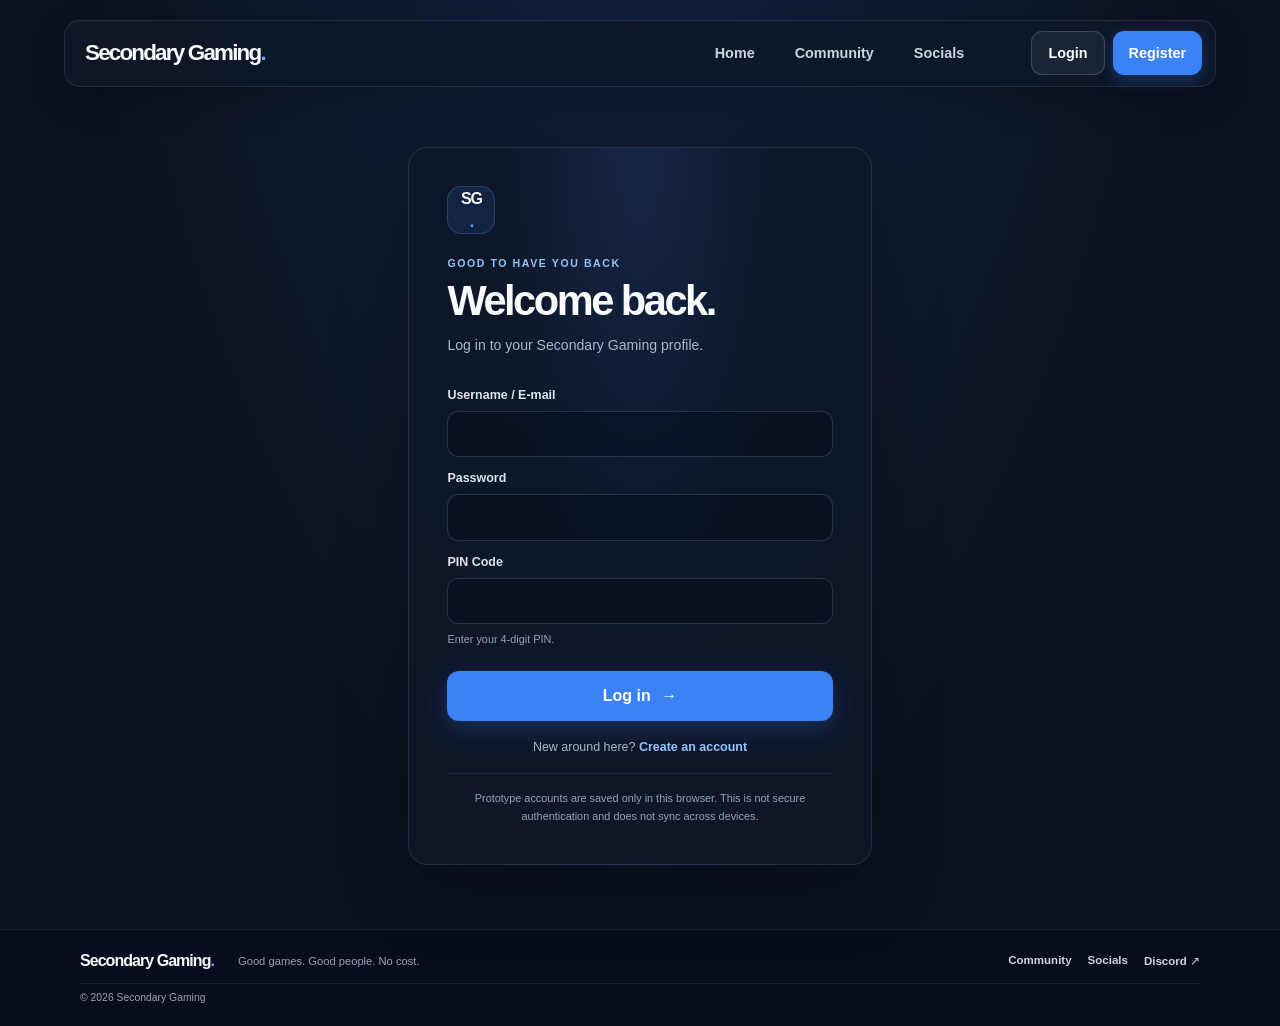
==== commit d3a5bc6b: "API changes" ====
--- a/admin.html
+++ b/admin.html
@@ -50,10 +50,18 @@
 
         <section class="admin-command-section" aria-labelledby="website-moderation-title">
           <p class="community-eyebrow">WEBSITE MODERATION</p>
-          <h2 id="website-moderation-title">Account commands</h2>
+          <h2 id="website-moderation-title">Moderation commands</h2>
           <div class="admin-command-grid">
             <button class="admin-command" type="button" data-command="create-post">
               <span><strong>Create Post</strong><small>Publish an Update or Announcement to the community board.</small></span>
+              <span aria-hidden="true">→</span>
+            </button>
+            <button class="admin-command danger-command" type="button" data-command="delete-post">
+              <span><strong>Delete Post</strong><small>Remove a post from the community board.</small></span>
+              <span aria-hidden="true">→</span>
+            </button>
+            <button class="admin-command" type="button" data-command="edit-post">
+              <span><strong>Edit Post</strong><small>Update a post’s title, category, or content.</small></span>
               <span aria-hidden="true">→</span>
             </button>
             <button class="admin-command" type="button" data-command="account-status">
@@ -93,7 +101,7 @@
     <dialog class="command-dialog" id="command-dialog" aria-labelledby="command-dialog-title">
       <form class="command-dialog-content" id="command-form">
         <p class="community-eyebrow">WEBSITE MODERATION</p>
-        <h2 id="command-dialog-title">Account command</h2>
+        <h2 id="command-dialog-title">Moderation command</h2>
         <p class="command-dialog-description" id="command-dialog-description"></p>
         <label for="command-account-id" id="command-account-label">Target account ID</label>
         <input
@@ -115,5 +123,17 @@
         </div>
       </form>
     </dialog>
+    <footer class="site-footer">
+      <div class="site-footer-inner">
+        <a class="footer-brand" href="index.html">Secondary Gaming<span>.</span></a>
+        <p class="footer-tagline">Good games. Good people. No cost.</p>
+        <nav class="footer-links" aria-label="Footer navigation">
+          <a href="community.html">Community</a>
+          <a href="socials.html">Socials</a>
+          <a href="https://discord.gg/ESQD7A7Ch9" target="_blank" rel="noopener noreferrer">Discord <span aria-hidden="true">↗</span></a>
+        </nav>
+        <p class="footer-copyright">© 2026 Secondary Gaming</p>
+      </div>
+    </footer>
   </body>
 </html>
--- a/styles.css
+++ b/styles.css
@@ -506,6 +506,269 @@
   outline-offset: 4px;
 }
 
+.site-footer {
+  border-top: 1px solid rgb(148 163 184 / 14%);
+  background: rgb(2 6 23 / 28%);
+}
+
+.site-footer-inner {
+  display: grid;
+  width: min(1120px, calc(100% - 2rem));
+  min-height: 6rem;
+  grid-template-columns: auto 1fr auto;
+  align-items: center;
+  gap: 0.45rem 1.5rem;
+  margin: 0 auto;
+  padding: 1.25rem 0;
+}
+
+.footer-brand {
+  color: #f8fafc;
+  font-size: 1rem;
+  font-weight: 800;
+  letter-spacing: -0.06em;
+  text-decoration: none;
+}
+
+.footer-brand span {
+  color: #60a5fa;
+}
+
+.footer-tagline,
+.footer-copyright {
+  margin: 0;
+  color: #94a3b8;
+  font-size: 0.7rem;
+}
+
+.footer-links {
+  display: flex;
+  flex-wrap: wrap;
+  justify-content: flex-end;
+  gap: 0.4rem 1rem;
+}
+
+.footer-links a {
+  color: #cbd5e1;
+  font-size: 0.72rem;
+  font-weight: 650;
+  text-decoration: none;
+  transition: color 160ms ease;
+}
+
+.footer-links a:hover {
+  color: #93c5fd;
+}
+
+.footer-links a:focus-visible {
+  border-radius: 0.2rem;
+  outline: 2px solid #93c5fd;
+  outline-offset: 3px;
+}
+
+.footer-copyright {
+  grid-column: 1 / -1;
+  padding-top: 0.5rem;
+  border-top: 1px solid rgb(148 163 184 / 10%);
+  font-size: 0.65rem;
+}
+
+.socials-page {
+  width: min(1120px, calc(100% - 2rem));
+  margin: 0 auto;
+  padding: 4.5rem 0 5rem;
+}
+
+.socials-hero {
+  max-width: 48rem;
+  padding: 1rem 0 3.5rem;
+}
+
+.socials-hero .community-eyebrow {
+  display: flex;
+  align-items: center;
+  gap: 0.65rem;
+}
+
+.socials-hero h1 {
+  margin: 1.2rem 0 1rem;
+  font-size: clamp(3.2rem, 7vw, 5.7rem);
+  font-weight: 850;
+  letter-spacing: -0.08em;
+  line-height: 0.98;
+}
+
+.socials-hero h1 span {
+  color: #60a5fa;
+}
+
+.socials-hero > p:last-child {
+  max-width: 34rem;
+  margin: 0;
+  color: #aab7ca;
+  font-size: 1rem;
+  line-height: 1.75;
+}
+
+.socials-section-heading {
+  display: flex;
+  align-items: end;
+  justify-content: space-between;
+  gap: 1rem;
+  margin-bottom: 1.2rem;
+}
+
+.socials-section-heading h2 {
+  margin: 0.45rem 0 0;
+  font-size: 1.6rem;
+  letter-spacing: -0.05em;
+}
+
+.socials-count {
+  padding-bottom: 0.2rem;
+  color: #94a3b8;
+  font-size: 0.62rem;
+  font-weight: 750;
+  letter-spacing: 0.13em;
+}
+
+.socials-grid {
+  display: grid;
+  grid-template-columns: repeat(3, minmax(0, 1fr));
+  gap: 1rem;
+}
+
+.social-channel-card {
+  position: relative;
+  display: flex;
+  min-height: 17rem;
+  flex-direction: column;
+  align-items: flex-start;
+  padding: 1.35rem;
+  overflow: hidden;
+  border: 1px solid rgb(148 163 184 / 16%);
+  border-radius: 1.1rem;
+  background:
+    radial-gradient(ellipse at 100% 0, rgb(59 130 246 / 17%), transparent 55%),
+    rgb(15 23 42 / 78%);
+  color: #f8fafc;
+  text-decoration: none;
+  transition: transform 160ms ease, border-color 160ms ease, background-color 160ms ease;
+}
+
+.social-channel-card:hover {
+  transform: translateY(-4px);
+  border-color: rgb(96 165 250 / 50%);
+  background-color: rgb(30 41 59 / 88%);
+}
+
+.social-channel-card:focus-visible,
+.socials-discord .button:focus-visible {
+  outline: 2px solid #93c5fd;
+  outline-offset: 4px;
+}
+
+.social-channel-icon,
+.socials-discord-icon {
+  display: grid;
+  width: 3rem;
+  height: 3rem;
+  place-items: center;
+  border: 1px solid rgb(248 113 113 / 25%);
+  border-radius: 0.9rem;
+  background: rgb(239 68 68 / 13%);
+  color: #fca5a5;
+  font-size: 1.05rem;
+}
+
+.channel-icon-alt {
+  border-color: rgb(167 139 250 / 27%);
+  background: rgb(139 92 246 / 14%);
+  color: #c4b5fd;
+}
+
+.channel-icon-irl {
+  border-color: rgb(52 211 153 / 25%);
+  background: rgb(16 185 129 / 12%);
+  color: #6ee7b7;
+}
+
+.social-channel-kicker {
+  margin-top: 1.5rem;
+  color: #94a3b8;
+  font-size: 0.58rem;
+  font-weight: 750;
+  letter-spacing: 0.13em;
+}
+
+.social-channel-card > strong {
+  margin-top: 0.45rem;
+  font-size: 1.15rem;
+  letter-spacing: -0.035em;
+}
+
+.social-channel-handle {
+  margin-top: 0.35rem;
+  color: #94a3b8;
+  font-size: 0.78rem;
+}
+
+.social-channel-cta {
+  display: flex;
+  width: 100%;
+  align-items: center;
+  justify-content: space-between;
+  margin-top: auto;
+  padding-top: 1.15rem;
+  color: #bfdbfe;
+  font-size: 0.76rem;
+  font-weight: 700;
+}
+
+.social-channel-cta > span {
+  font-size: 1rem;
+}
+
+.socials-discord {
+  display: flex;
+  align-items: center;
+  gap: 1rem;
+  margin-top: 1.4rem;
+  padding: 1.3rem;
+  border: 1px solid rgb(96 165 250 / 22%);
+  border-radius: 1.1rem;
+  background:
+    radial-gradient(ellipse at 100% 0, rgb(59 130 246 / 16%), transparent 60%),
+    rgb(15 23 42 / 78%);
+}
+
+.socials-discord-icon {
+  width: 3.25rem;
+  height: 3.25rem;
+  flex: 0 0 auto;
+  border-color: rgb(96 165 250 / 26%);
+  background: rgb(59 130 246 / 14%);
+  color: #93c5fd;
+  font-size: 1.35rem;
+}
+
+.socials-discord-copy {
+  flex: 1;
+}
+
+.socials-discord-copy h2 {
+  margin: 0.35rem 0;
+  font-size: 1.15rem;
+  letter-spacing: -0.035em;
+}
+
+.socials-discord-copy > p:last-child {
+  margin: 0;
+  color: #aab7ca;
+  font-size: 0.8rem;
+  line-height: 1.6;
+}
+
 .community-page {
   width: min(1120px, calc(100% - 2rem));
   margin: 0 auto;
@@ -683,6 +946,213 @@
 
 .discord-follow-link:hover {
   color: #fff;
+}
+
+.recommended-videos {
+  min-width: 0;
+  margin: 0 0 2.5rem;
+  padding: 1.5rem;
+  border: 1px solid rgb(96 165 250 / 22%);
+  border-radius: 1.25rem;
+  background:
+    radial-gradient(ellipse at 0 0, rgb(59 130 246 / 15%), transparent 45%),
+    linear-gradient(145deg, rgb(15 23 42 / 96%), rgb(8 15 29 / 96%));
+  box-shadow: 0 20px 54px rgb(0 0 0 / 25%);
+}
+
+.recommended-heading,
+.recommended-channel-heading {
+  display: flex;
+  align-items: end;
+  justify-content: space-between;
+  gap: 1rem;
+}
+
+.recommended-heading h2 {
+  margin: 0.45rem 0 0;
+  font-size: 1.8rem;
+  letter-spacing: -0.05em;
+}
+
+.recommended-count {
+  padding-bottom: 0.2rem;
+  color: #93c5fd;
+  font-size: 0.58rem;
+  font-weight: 750;
+  letter-spacing: 0.1em;
+}
+
+.recommended-status,
+.recommended-note {
+  margin: 0.6rem 0 1.25rem;
+  color: #94a3b8;
+  font-size: 0.75rem;
+  line-height: 1.6;
+}
+
+.recommended-status.is-error {
+  color: #fca5a5;
+}
+
+.recommended-channel-list {
+  min-width: 0;
+  display: grid;
+  gap: 1rem;
+}
+
+.recommended-channel {
+  --channel-accent: #60a5fa;
+  --channel-accent-soft: rgb(59 130 246 / 13%);
+  min-width: 0;
+  padding: 1.1rem;
+  border: 1px solid color-mix(in srgb, var(--channel-accent) 36%, transparent);
+  border-left: 3px solid var(--channel-accent);
+  border-radius: 0.95rem;
+  background:
+    radial-gradient(ellipse at 0 0, var(--channel-accent-soft), transparent 52%),
+    rgb(2 6 23 / 32%);
+}
+
+.recommended-channel[data-channel="second"] {
+  --channel-accent: #a78bfa;
+  --channel-accent-soft: rgb(139 92 246 / 13%);
+}
+
+.recommended-channel[data-channel="irl"] {
+  --channel-accent: #34d399;
+  --channel-accent-soft: rgb(16 185 129 / 12%);
+}
+
+.recommended-channel-heading {
+  align-items: center;
+  margin-bottom: 0.85rem;
+}
+
+.recommended-channel-kicker {
+  margin: 0 0 0.25rem;
+  color: var(--channel-accent);
+  font-size: 0.56rem;
+  font-weight: 750;
+  letter-spacing: 0.13em;
+}
+
+.recommended-channel-heading h3 {
+  margin: 0;
+  color: #f8fafc;
+  font-size: 1rem;
+  letter-spacing: -0.025em;
+}
+
+.recommended-channel-heading > a {
+  color: #aab7ca;
+  font-size: 0.68rem;
+  text-decoration: none;
+}
+
+.recommended-channel-heading > a:hover {
+  color: var(--channel-accent);
+}
+
+.recommended-channel-heading > a:focus-visible,
+.recommended-video-card:focus-visible {
+  outline: 2px solid var(--channel-accent);
+  outline-offset: 3px;
+}
+
+.recommended-video-row {
+  display: grid;
+  min-width: 0;
+  grid-template-columns: repeat(4, minmax(0, 1fr));
+  gap: 0.7rem;
+}
+
+.recommended-video-card {
+  display: grid;
+  min-width: 0;
+  grid-template-rows: auto 2.5rem auto;
+  gap: 0.55rem;
+  padding: 0.55rem;
+  border: 1px solid rgb(148 163 184 / 13%);
+  border-radius: 0.75rem;
+  background: rgb(15 23 42 / 72%);
+  color: #f8fafc;
+  text-decoration: none;
+  transition: border-color 160ms ease, transform 160ms ease, background-color 160ms ease;
+}
+
+.recommended-video-card:hover {
+  transform: translateY(-3px);
+  border-color: color-mix(in srgb, var(--channel-accent) 65%, transparent);
+  background: rgb(30 41 59 / 82%);
+}
+
+.recommended-video-thumbnail {
+  position: relative;
+  display: block;
+  overflow: hidden;
+  aspect-ratio: 16 / 9;
+  border-radius: 0.5rem;
+  background: #080e1c;
+}
+
+.recommended-video-thumbnail img {
+  display: block;
+  width: 100%;
+  height: 100%;
+  object-fit: cover;
+}
+
+.recommended-play-icon {
+  position: absolute;
+  inset: 50% auto auto 50%;
+  display: grid;
+  width: 2rem;
+  height: 2rem;
+  place-items: center;
+  padding-left: 0.12rem;
+  border: 1px solid rgb(255 255 255 / 45%);
+  border-radius: 50%;
+  background: rgb(2 6 23 / 75%);
+  color: white;
+  font-size: 0.65rem;
+  opacity: 0.9;
+  transform: translate(-50%, -50%);
+  transition: background-color 160ms ease, transform 160ms ease;
+}
+
+.recommended-video-card:hover .recommended-play-icon {
+  background: var(--channel-accent);
+  transform: translate(-50%, -50%) scale(1.08);
+}
+
+.recommended-video-title {
+  display: -webkit-box;
+  overflow: hidden;
+  color: #e2e8f0;
+  font-size: 0.72rem;
+  line-height: 1.5;
+  -webkit-box-orient: vertical;
+  -webkit-line-clamp: 2;
+}
+
+.recommended-video-date {
+  color: #94a3b8;
+  font-size: 0.62rem;
+}
+
+.recommended-row-empty {
+  grid-column: 1 / -1;
+  margin: 0;
+  padding: 1.1rem;
+  border: 1px dashed rgb(148 163 184 / 20%);
+  border-radius: 0.65rem;
+  color: #94a3b8;
+  font-size: 0.72rem;
+}
+
+.recommended-note {
+  margin: 1rem 0 0;
+  font-size: 0.67rem;
 }
 
 .community-feed {
@@ -897,6 +1367,27 @@
   color: #dbeafe;
   font-size: 0.72rem;
   font-weight: 800;
+}
+
+.post-avatar.has-picture {
+  display: grid;
+  place-items: center;
+  border: 1px solid rgb(226 232 240 / 25%);
+  border-radius: 50%;
+  font-size: 1.15rem;
+}
+
+.post-announcement-avatar {
+  border-color: rgb(251 191 36 / 40%);
+  border-radius: 50%;
+  background: linear-gradient(145deg, #f59e0b, #92400e);
+  color: #fff7ed;
+}
+
+.post-announcement-avatar svg {
+  width: 1.25rem;
+  height: 1.25rem;
+  fill: currentColor;
 }
 
 .avatar-blue {
@@ -1848,10 +2339,101 @@
     padding-top: 1.4rem;
   }
 
+  .site-footer-inner {
+    width: min(100% - 1.5rem, 34rem);
+    grid-template-columns: 1fr;
+    gap: 0.65rem;
+  }
+
+  .footer-links {
+    justify-content: flex-start;
+    padding: 0.35rem 0;
+  }
+
+  .footer-copyright {
+    grid-column: auto;
+    width: 100%;
+  }
+
+  .socials-page {
+    width: min(100% - 1.5rem, 34rem);
+    padding: 2.5rem 0 3rem;
+  }
+
+  .socials-hero {
+    padding: 0.5rem 0 2.5rem;
+  }
+
+  .socials-hero h1 {
+    font-size: clamp(3rem, 13vw, 4.5rem);
+  }
+
+  .socials-grid {
+    grid-template-columns: 1fr;
+    gap: 0.75rem;
+  }
+
+  .social-channel-card {
+    min-height: 15rem;
+  }
+
+  .socials-discord {
+    align-items: flex-start;
+    flex-wrap: wrap;
+    padding: 1.1rem;
+  }
+
+  .socials-discord-copy {
+    flex-basis: calc(100% - 4.25rem);
+  }
+
+  .socials-discord .button {
+    width: 100%;
+  }
+
   .community-hero {
     grid-template-columns: 1fr;
     gap: 2rem;
     padding: 2rem 0 2.5rem;
+  }
+
+  .recommended-videos {
+    margin-bottom: 2rem;
+    padding: 1rem;
+  }
+
+  .recommended-heading {
+    align-items: flex-start;
+    flex-direction: column;
+    gap: 0.35rem;
+  }
+
+  .recommended-heading h2 {
+    font-size: 1.55rem;
+  }
+
+  .recommended-channel {
+    padding: 0.8rem;
+  }
+
+  .recommended-video-row {
+    grid-auto-columns: minmax(10.5rem, 72%);
+    grid-auto-flow: column;
+    grid-template-columns: none;
+    overflow-x: auto;
+    padding: 0.15rem 0.15rem 0.6rem;
+    scroll-snap-type: x mandatory;
+    scrollbar-color: rgb(96 165 250 / 45%) rgb(15 23 42 / 70%);
+  }
+
+  .recommended-video-card {
+    scroll-snap-align: start;
+  }
+
+  .recommended-channel-heading {
+    align-items: flex-start;
+    flex-direction: column;
+    gap: 0.5rem;
   }
 
   .community-hero-copy h1 {
